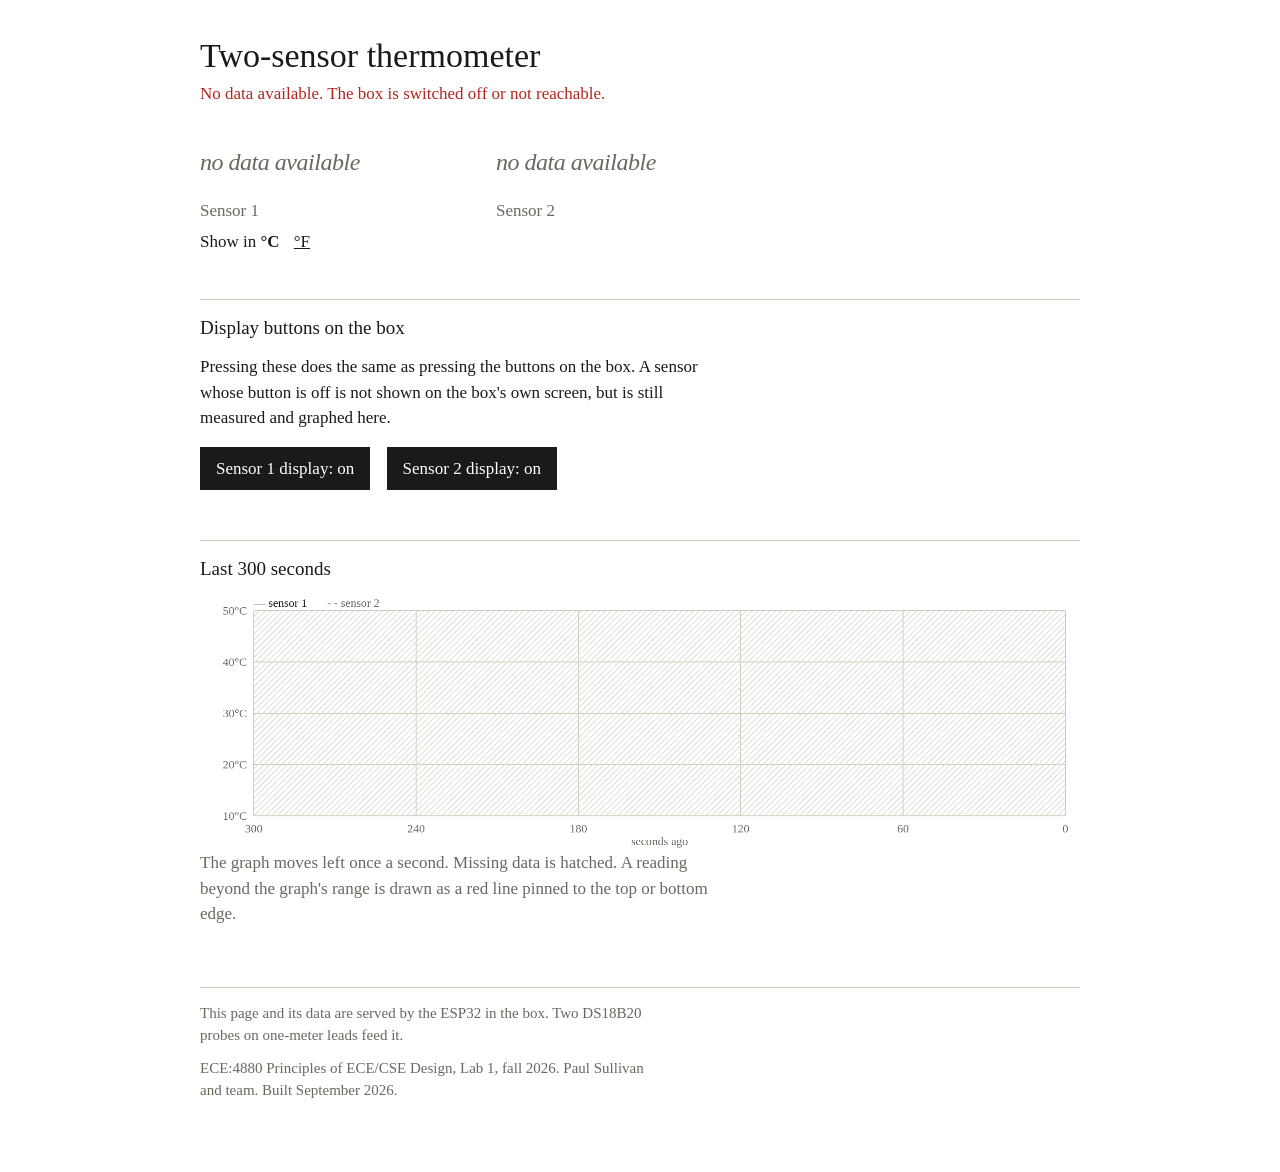
==== esp32-site/index.html @ d6bf4df3 "Add lean ESP32 page and server page with 3D thermometer" ====
<!DOCTYPE html>
<html lang="en">
<head>
<meta charset="utf-8">
<meta name="viewport" content="width=device-width, initial-scale=1">
<title>Two-sensor thermometer</title>
<style>
:root{--ink:#1a1a1a;--paper:#fff;--rule:#cfcac0;--faint:#6b675f;--red:#b3261e}
*{box-sizing:border-box}
body{margin:0;background:var(--paper);color:var(--ink);font:17px/1.5 Georgia,"Times New Roman",serif}
main{max-width:920px;margin:0 auto;padding:36px 20px 60px}
h1{font-size:34px;line-height:1.15;margin:0 0 6px;font-weight:normal}
h2{font-size:19px;margin:44px 0 12px;font-weight:normal;border-top:1px solid var(--rule);padding-top:14px}
p{margin:0 0 10px;max-width:62ch}
.status{color:var(--faint)}
.status.off{color:var(--red)}
.readings{display:flex;flex-wrap:wrap;gap:12px 56px;margin:26px 0 6px}
.reading{min-width:240px}
.reading .val{font:56px/1 "SF Mono",Menlo,Consolas,"Liberation Mono",monospace;letter-spacing:-.02em;white-space:nowrap}
.reading .val.msg{font:italic 24px/1.3 Georgia,serif;color:var(--faint);padding:14px 0 12px}
.reading .val.msg.bad{color:var(--red)}
.reading .lbl{margin-top:8px;color:var(--faint)}
.units a,.units b{margin-right:10px}
a{color:var(--ink)}
button{font:inherit;background:var(--ink);color:var(--paper);border:0;border-radius:0;padding:9px 16px;margin:6px 12px 6px 0;cursor:pointer}
button.off{background:var(--paper);color:var(--ink);box-shadow:inset 0 0 0 1px var(--ink)}
canvas{display:block;width:100%;max-width:900px;height:auto}
label{display:block;margin:10px 0 2px;color:var(--faint)}
input,textarea{font:inherit;width:100%;max-width:520px;padding:6px 8px;border:1px solid var(--rule);border-radius:0;background:var(--paper);color:var(--ink)}
textarea{height:64px}
.row{display:flex;gap:24px;flex-wrap:wrap}.row>div{flex:1;min-width:140px;max-width:200px}
#saved{color:var(--faint);margin-left:12px}
footer{margin-top:60px;padding-top:14px;border-top:1px solid var(--rule);color:var(--faint);font-size:15px}
</style>
</head>
<body>
<main>
<h1>Two-sensor thermometer</h1>
<p class="status" id="boxline">Waiting for the first reading from the box.</p>

<div class="readings">
  <div class="reading"><div class="val" id="t1">—</div><div class="lbl">Sensor 1</div></div>
  <div class="reading"><div class="val" id="t2">—</div><div class="lbl">Sensor 2</div></div>
</div>
<p class="units">Show in <span id="units"></span></p>

<h2>Display buttons on the box</h2>
<p>Pressing these does the same as pressing the buttons on the box. A sensor whose button is off is not shown on the box's own screen, but is still measured and graphed here.</p>
<button id="b1">Sensor 1 display: on</button>
<button id="b2">Sensor 2 display: on</button>

<h2>Last 300 seconds</h2>
<canvas id="chart" width="1800" height="520"></canvas>
<p class="status">The graph moves left once a second. Missing data is hatched. A reading beyond the graph's range is drawn as a red line pinned to the top or bottom edge.</p>

<section id="alerts" hidden>
<h2>Email or text when it goes out of range</h2>
<p>The message goes out once when a sensor crosses a limit, and again only after it has come back inside the range. For a text, use your carrier's email-to-SMS address, for example 3195551234@txt.att.net.</p>
<label for="email">Send to</label><input id="email" placeholder="name@example.com" autocomplete="email">
<div class="row">
  <div><label for="max">Maximum, °C</label><input id="max" type="number" step="0.5"></div>
  <div><label for="min">Minimum, °C</label><input id="min" type="number" step="0.5"></div>
</div>
<label for="maxMessage">Message when above the maximum</label><textarea id="maxMessage"></textarea>
<label for="minMessage">Message when below the minimum</label><textarea id="minMessage"></textarea>
<p style="margin-top:12px"><a href="#" id="save">Save these settings</a><span id="saved"></span></p>
<p class="status" id="lastsent"></p>
</section>

<footer>
<p id="served">This page and its data are served by the ESP32 in the box. Two DS18B20 probes on one-meter leads feed it.</p>
<p>ECE:4880 Principles of ECE/CSE Design, Lab 1, fall 2026. Paul Sullivan and team. Built September 2026.</p>
</footer>
</main>
<script>
(function(){
var N=300,YMIN=10,YMAX=50;
var s=[new Array(N).fill(null),new Array(N).fill(null)];
var unit=localStorage.getItem('unit')||'C';
var box='off',plugged=[false,false],on=[true,true],lastT=0,cur=[null,null];
var $=function(i){return document.getElementById(i)};
function f(c){return unit==='F'?c*9/5+32:c}
function fmt(c){var v=f(c);return v.toFixed(1)+' °'+unit}
function drawUnits(){$('units').innerHTML=(unit==='C'?'<b>°C</b> <a href="#" data-u="F">°F</a>':'<a href="#" data-u="C">°C</a> <b>°F</b>')}
$('units').addEventListener('click',function(e){var u=e.target.getAttribute('data-u');if(!u)return;e.preventDefault();unit=u;localStorage.setItem('unit',u);drawUnits();render();draw()});
function render(){
  var bl=$('boxline');
  if(box==='off'){bl.textContent='No data available. The box is switched off or not reachable.';bl.className='status off'}
  else{bl.textContent='The box is on and reporting once a second.';bl.className='status'}
  for(var i=0;i<2;i++){
    var el=$('t'+(i+1));
    if(box==='off'){el.textContent='no data available';el.className='val msg'}
    else if(!plugged[i]){el.textContent='unplugged sensor';el.className='val msg bad'}
    else{el.textContent=fmt(cur[i]);el.className='val'}
    var b=$('b'+(i+1));b.textContent='Sensor '+(i+1)+' display: '+(on[i]?'on':'off');b.className=on[i]?'':'off';
  }
}
function press(i){fetch('/api/button',{method:'POST',headers:{'Content-Type':'application/json'},body:JSON.stringify({sensor:i+1,on:!on[i]})}).then(function(r){return r.json()}).then(function(j){on=[j.b1,j.b2];render()})}
$('b1').onclick=function(){press(0)};$('b2').onclick=function(){press(1)};
function history(){fetch('/api/history').then(function(r){return r.json()}).then(function(j){s=[j.s1,j.s2];draw()})}
function state(){fetch('/api/state').then(function(r){return r.json()}).then(function(j){
  box=j.box;plugged=[j.s1.plugged,j.s2.plugged];on=[j.s1.on,j.s2.on];cur=[j.s1.temp,j.s2.temp];
  var gap=lastT&&(j.t-lastT>2500);lastT=j.t;
  for(var i=0;i<2;i++){s[i].push(cur[i]);if(s[i].length>N)s[i].shift()}
  render();draw();if(gap)history();
}).catch(function(){box='off';render();for(var i=0;i<2;i++){s[i].push(null);s[i].shift()}draw()})}
var cv=$('chart'),cx=cv.getContext('2d');
function draw(){
  var W=cv.width,H=cv.height,L=110,R=30,T=30,B=70,pw=W-L-R,ph=H-T-B;
  cx.clearRect(0,0,W,H);cx.font='24px Georgia,serif';cx.fillStyle='#6b675f';cx.strokeStyle='#cfcac0';cx.lineWidth=2;
  var lo=f(YMIN),hi=f(YMAX);
  for(var k=0;k<=4;k++){var y=T+ph*k/4;cx.beginPath();cx.moveTo(L,y);cx.lineTo(W-R,y);cx.stroke();var v=hi-(hi-lo)*k/4;cx.textAlign='right';cx.fillText(v.toFixed(0)+'°'+unit,L-14,y+8)}
  for(var sec=300;sec>=0;sec-=60){var x=L+pw*(1-sec/300);cx.beginPath();cx.moveTo(x,T);cx.lineTo(x,T+ph);cx.stroke();cx.textAlign='center';cx.fillText(sec,x,T+ph+34)}
  cx.fillText('seconds ago',L+pw/2,H-10);
  var colw=pw/N;
  var m=null;for(var i=0;i<N;i++){var miss=s[0][i]==null&&s[1][i]==null;if(miss&&m===null)m=i;if((!miss||i===N-1)&&m!==null){var a=L+colw*m,b=L+colw*(miss?i+1:i);hatch(a,T,b-a,ph);m=null}}
  var cols=['#1a1a1a','#6b675f'];
  for(var si=0;si<2;si++){
    cx.strokeStyle=cols[si];cx.lineWidth=si?2.5:3.5;cx.setLineDash(si?[8,6]:[]);cx.beginPath();var pen=false;
    for(var j=0;j<N;j++){var v=s[si][j];if(v==null){pen=false;continue}
      var x=L+colw*(j+.5);if(v>YMAX||v<YMIN){pen=false;offscale(x,colw,v>YMAX?T:T+ph);continue}
      var y=T+ph*(1-(v-YMIN)/(YMAX-YMIN));if(pen)cx.lineTo(x,y);else cx.moveTo(x,y);pen=true}
    cx.stroke();cx.setLineDash([]);
  }
  cx.fillStyle='#1a1a1a';cx.textAlign='left';cx.fillText('— sensor 1',L,T-8);cx.fillStyle='#6b675f';cx.fillText('- - sensor 2',L+150,T-8);
  function hatch(x,y,w,h){cx.save();cx.beginPath();cx.rect(x,y,w,h);cx.clip();cx.strokeStyle='#e2ded6';cx.lineWidth=2;for(var d=-h;d<w;d+=12){cx.beginPath();cx.moveTo(x+d,y+h);cx.lineTo(x+d+h,y);cx.stroke()}cx.restore()}
  function offscale(x,w,y){cx.save();cx.fillStyle='#b3261e';cx.fillRect(x-w/2,y-3,w+1,6);cx.restore()}
}
function alerts(){fetch('/api/alerts').then(function(r){if(!r.ok)throw 0;return r.json()}).then(function(j){
  $('alerts').hidden=false;$('email').value=j.email;$('max').value=j.max;$('min').value=j.min;$('maxMessage').value=j.maxMessage;$('minMessage').value=j.minMessage;
  $('lastsent').textContent=j.lastSent?('Last message sent '+new Date(j.lastSent.t).toLocaleString()+' for sensor '+j.lastSent.sensor+(j.lastSent.ok?'.':', but delivery failed.')):'No message has been sent yet.';
  $('served').textContent='This is the copy of the ESP32 page hosted on the server. The board would serve the same file from its own address.';
}).catch(function(){})}
$('save').onclick=function(e){e.preventDefault();var b={email:$('email').value,max:$('max').value,min:$('min').value,maxMessage:$('maxMessage').value,minMessage:$('minMessage').value};
  fetch('/api/alerts',{method:'PUT',headers:{'Content-Type':'application/json'},body:JSON.stringify(b)}).then(function(r){return r.json()}).then(function(j){$('saved').textContent=j.error?('Not saved: '+j.error):'Saved.';setTimeout(function(){$('saved').textContent=''},4000)})};
drawUnits();render();draw();history();state();alerts();setInterval(state,1000);setInterval(history,30000);
})();
</script>
</body>
</html>
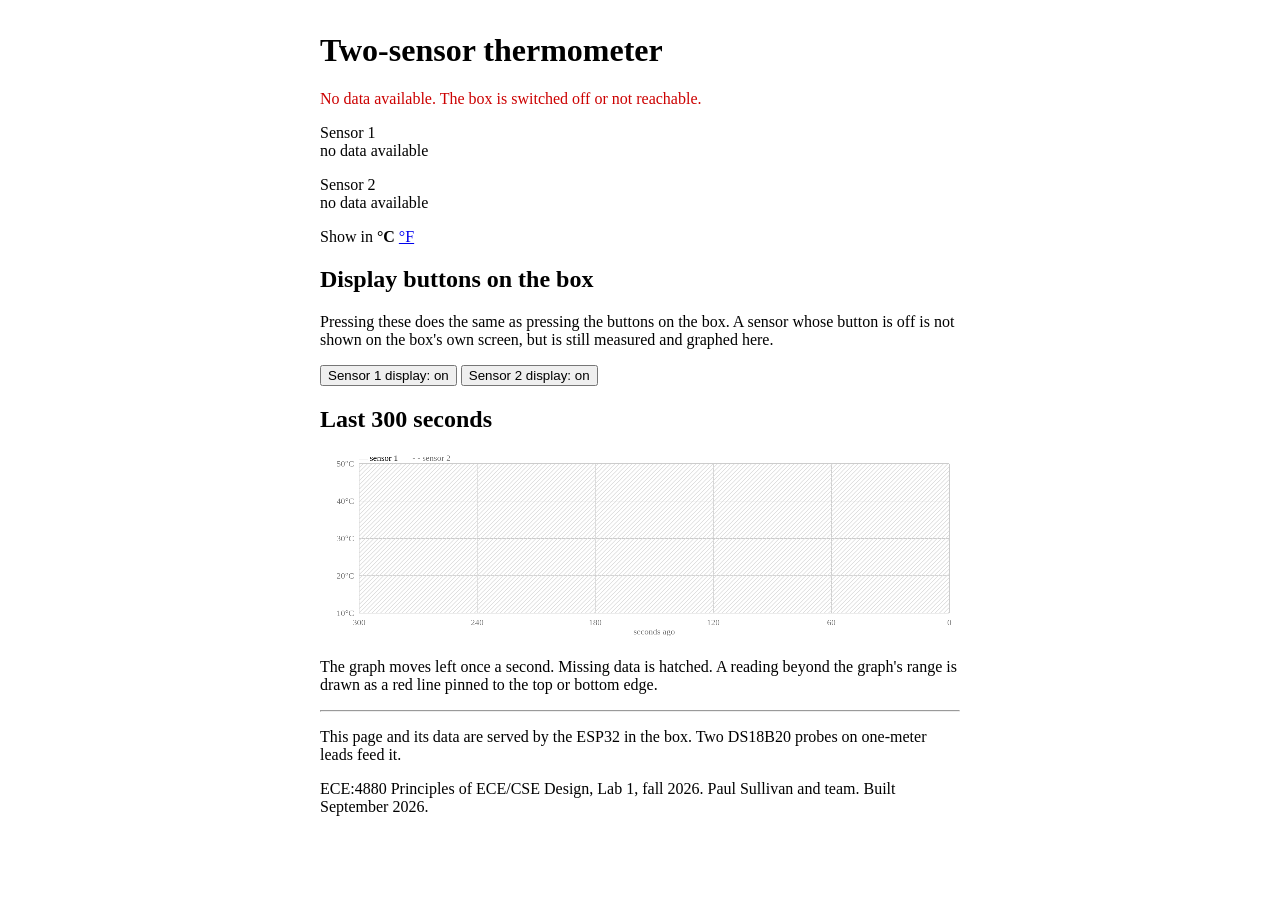
==== commit 4df1a7db: "Plain HTML for the ESP32 page Drop the stylesheet down to a page width, the big monospace readings a" ====
--- a/esp32-site/index.html
+++ b/esp32-site/index.html
@@ -4,95 +4,94 @@
 <meta charset="utf-8">
 <meta name="viewport" content="width=device-width, initial-scale=1">
 <title>Two-sensor thermometer</title>
+<link rel="icon" href="data:,">
 <style>
-:root{--ink:#1a1a1a;--paper:#fff;--rule:#cfcac0;--faint:#6b675f;--red:#b3261e}
-*{box-sizing:border-box}
-body{margin:0;background:var(--paper);color:var(--ink);font:17px/1.5 Georgia,"Times New Roman",serif}
-main{max-width:920px;margin:0 auto;padding:36px 20px 60px}
-h1{font-size:34px;line-height:1.15;margin:0 0 6px;font-weight:normal}
-h2{font-size:19px;margin:44px 0 12px;font-weight:normal;border-top:1px solid var(--rule);padding-top:14px}
-p{margin:0 0 10px;max-width:62ch}
-.status{color:var(--faint)}
-.status.off{color:var(--red)}
-.readings{display:flex;flex-wrap:wrap;gap:12px 56px;margin:26px 0 6px}
-.reading{min-width:240px}
-.reading .val{font:56px/1 "SF Mono",Menlo,Consolas,"Liberation Mono",monospace;letter-spacing:-.02em;white-space:nowrap}
-.reading .val.msg{font:italic 24px/1.3 Georgia,serif;color:var(--faint);padding:14px 0 12px}
-.reading .val.msg.bad{color:var(--red)}
-.reading .lbl{margin-top:8px;color:var(--faint)}
-.units a,.units b{margin-right:10px}
-a{color:var(--ink)}
-button{font:inherit;background:var(--ink);color:var(--paper);border:0;border-radius:0;padding:9px 16px;margin:6px 12px 6px 0;cursor:pointer}
-button.off{background:var(--paper);color:var(--ink);box-shadow:inset 0 0 0 1px var(--ink)}
-canvas{display:block;width:100%;max-width:900px;height:auto}
-label{display:block;margin:10px 0 2px;color:var(--faint)}
-input,textarea{font:inherit;width:100%;max-width:520px;padding:6px 8px;border:1px solid var(--rule);border-radius:0;background:var(--paper);color:var(--ink)}
-textarea{height:64px}
-.row{display:flex;gap:24px;flex-wrap:wrap}.row>div{flex:1;min-width:140px;max-width:200px}
-#saved{color:var(--faint);margin-left:12px}
-footer{margin-top:60px;padding-top:14px;border-top:1px solid var(--rule);color:var(--faint);font-size:15px}
+body { max-width: 40em; margin: 2em auto; padding: 0 1em; }
+dd { margin: 0 0 1em; font-family: monospace; font-size: 2.5em; }
+dd.msg { font-family: inherit; font-size: 1em; }
+canvas { width: 100%; height: auto; }
+.off { color: #c00; }
 </style>
 </head>
 <body>
-<main>
+
 <h1>Two-sensor thermometer</h1>
-<p class="status" id="boxline">Waiting for the first reading from the box.</p>
+<p id="boxline">Waiting for the first reading from the box.</p>
 
-<div class="readings">
-  <div class="reading"><div class="val" id="t1">—</div><div class="lbl">Sensor 1</div></div>
-  <div class="reading"><div class="val" id="t2">—</div><div class="lbl">Sensor 2</div></div>
-</div>
-<p class="units">Show in <span id="units"></span></p>
+<dl>
+<dt>Sensor 1</dt>
+<dd id="t1">&mdash;</dd>
+<dt>Sensor 2</dt>
+<dd id="t2">&mdash;</dd>
+</dl>
+
+<p>Show in <span id="units"></span></p>
 
 <h2>Display buttons on the box</h2>
 <p>Pressing these does the same as pressing the buttons on the box. A sensor whose button is off is not shown on the box's own screen, but is still measured and graphed here.</p>
+<p>
 <button id="b1">Sensor 1 display: on</button>
 <button id="b2">Sensor 2 display: on</button>
+</p>
 
 <h2>Last 300 seconds</h2>
 <canvas id="chart" width="1800" height="520"></canvas>
-<p class="status">The graph moves left once a second. Missing data is hatched. A reading beyond the graph's range is drawn as a red line pinned to the top or bottom edge.</p>
+<p>The graph moves left once a second. Missing data is hatched. A reading beyond the graph's range is drawn as a red line pinned to the top or bottom edge.</p>
 
 <section id="alerts" hidden>
 <h2>Email or text when it goes out of range</h2>
 <p>The message goes out once when a sensor crosses a limit, and again only after it has come back inside the range. For a text, use your carrier's email-to-SMS address, for example 3195551234@txt.att.net.</p>
-<label for="email">Send to</label><input id="email" placeholder="name@example.com" autocomplete="email">
-<div class="row">
-  <div><label for="max">Maximum, °C</label><input id="max" type="number" step="0.5"></div>
-  <div><label for="min">Minimum, °C</label><input id="min" type="number" step="0.5"></div>
-</div>
-<label for="maxMessage">Message when above the maximum</label><textarea id="maxMessage"></textarea>
-<label for="minMessage">Message when below the minimum</label><textarea id="minMessage"></textarea>
-<p style="margin-top:12px"><a href="#" id="save">Save these settings</a><span id="saved"></span></p>
-<p class="status" id="lastsent"></p>
+<p>
+<label for="email">Send to</label>
+<input id="email" placeholder="name@example.com" autocomplete="email" size="32">
+</p>
+<p>
+<label for="max">Maximum, &deg;C</label>
+<input id="max" type="number" step="0.5">
+<label for="min">Minimum, &deg;C</label>
+<input id="min" type="number" step="0.5">
+</p>
+<p>
+<label for="maxMessage">Message when above the maximum</label><br>
+<textarea id="maxMessage" rows="2" cols="48"></textarea>
+</p>
+<p>
+<label for="minMessage">Message when below the minimum</label><br>
+<textarea id="minMessage" rows="2" cols="48"></textarea>
+</p>
+<p><a href="#" id="save">Save these settings</a> <span id="saved"></span></p>
+<p id="lastsent"></p>
 </section>
+
+<hr>
 
 <footer>
 <p id="served">This page and its data are served by the ESP32 in the box. Two DS18B20 probes on one-meter leads feed it.</p>
 <p>ECE:4880 Principles of ECE/CSE Design, Lab 1, fall 2026. Paul Sullivan and team. Built September 2026.</p>
 </footer>
-</main>
+
 <script>
 (function(){
 var N=300,YMIN=10,YMAX=50;
+var INK='#000',FAINT='#767676',RULE='#ccc',HATCH='#ddd',RED='#c00';
 var s=[new Array(N).fill(null),new Array(N).fill(null)];
 var unit=localStorage.getItem('unit')||'C';
 var box='off',plugged=[false,false],on=[true,true],lastT=0,cur=[null,null];
 var $=function(i){return document.getElementById(i)};
 function f(c){return unit==='F'?c*9/5+32:c}
-function fmt(c){var v=f(c);return v.toFixed(1)+' °'+unit}
+function fmt(c){var v=f(c);return v.toFixed(1)+' °'+unit}
 function drawUnits(){$('units').innerHTML=(unit==='C'?'<b>°C</b> <a href="#" data-u="F">°F</a>':'<a href="#" data-u="C">°C</a> <b>°F</b>')}
 $('units').addEventListener('click',function(e){var u=e.target.getAttribute('data-u');if(!u)return;e.preventDefault();unit=u;localStorage.setItem('unit',u);drawUnits();render();draw()});
 function render(){
   var bl=$('boxline');
-  if(box==='off'){bl.textContent='No data available. The box is switched off or not reachable.';bl.className='status off'}
-  else{bl.textContent='The box is on and reporting once a second.';bl.className='status'}
+  if(box==='off'){bl.textContent='No data available. The box is switched off or not reachable.';bl.className='off'}
+  else{bl.textContent='The box is on and reporting once a second.';bl.className=''}
   for(var i=0;i<2;i++){
     var el=$('t'+(i+1));
-    if(box==='off'){el.textContent='no data available';el.className='val msg'}
-    else if(!plugged[i]){el.textContent='unplugged sensor';el.className='val msg bad'}
-    else{el.textContent=fmt(cur[i]);el.className='val'}
-    var b=$('b'+(i+1));b.textContent='Sensor '+(i+1)+' display: '+(on[i]?'on':'off');b.className=on[i]?'':'off';
+    if(box==='off'){el.textContent='no data available';el.className='msg'}
+    else if(!plugged[i]){el.textContent='unplugged sensor';el.className='msg off'}
+    else{el.textContent=fmt(cur[i]);el.className=''}
+    $('b'+(i+1)).textContent='Sensor '+(i+1)+' display: '+(on[i]?'on':'off');
   }
 }
 function press(i){fetch('/api/button',{method:'POST',headers:{'Content-Type':'application/json'},body:JSON.stringify({sensor:i+1,on:!on[i]})}).then(function(r){return r.json()}).then(function(j){on=[j.b1,j.b2];render()})}
@@ -107,14 +106,14 @@
 var cv=$('chart'),cx=cv.getContext('2d');
 function draw(){
   var W=cv.width,H=cv.height,L=110,R=30,T=30,B=70,pw=W-L-R,ph=H-T-B;
-  cx.clearRect(0,0,W,H);cx.font='24px Georgia,serif';cx.fillStyle='#6b675f';cx.strokeStyle='#cfcac0';cx.lineWidth=2;
+  cx.clearRect(0,0,W,H);cx.font='24px serif';cx.fillStyle=FAINT;cx.strokeStyle=RULE;cx.lineWidth=2;
   var lo=f(YMIN),hi=f(YMAX);
   for(var k=0;k<=4;k++){var y=T+ph*k/4;cx.beginPath();cx.moveTo(L,y);cx.lineTo(W-R,y);cx.stroke();var v=hi-(hi-lo)*k/4;cx.textAlign='right';cx.fillText(v.toFixed(0)+'°'+unit,L-14,y+8)}
   for(var sec=300;sec>=0;sec-=60){var x=L+pw*(1-sec/300);cx.beginPath();cx.moveTo(x,T);cx.lineTo(x,T+ph);cx.stroke();cx.textAlign='center';cx.fillText(sec,x,T+ph+34)}
   cx.fillText('seconds ago',L+pw/2,H-10);
   var colw=pw/N;
-  var m=null;for(var i=0;i<N;i++){var miss=s[0][i]==null&&s[1][i]==null;if(miss&&m===null)m=i;if((!miss||i===N-1)&&m!==null){var a=L+colw*m,b=L+colw*(miss?i+1:i);hatch(a,T,b-a,ph);m=null}}
-  var cols=['#1a1a1a','#6b675f'];
+  var m=null;for(var i=0;i<N;i++){var miss=s[0][i]==null||s[1][i]==null;if(miss&&m===null)m=i;if((!miss||i===N-1)&&m!==null){var a=L+colw*m,b=L+colw*(miss?i+1:i);hatch(a,T,b-a,ph);m=null}}
+  var cols=[INK,FAINT];
   for(var si=0;si<2;si++){
     cx.strokeStyle=cols[si];cx.lineWidth=si?2.5:3.5;cx.setLineDash(si?[8,6]:[]);cx.beginPath();var pen=false;
     for(var j=0;j<N;j++){var v=s[si][j];if(v==null){pen=false;continue}
@@ -122,9 +121,9 @@
       var y=T+ph*(1-(v-YMIN)/(YMAX-YMIN));if(pen)cx.lineTo(x,y);else cx.moveTo(x,y);pen=true}
     cx.stroke();cx.setLineDash([]);
   }
-  cx.fillStyle='#1a1a1a';cx.textAlign='left';cx.fillText('— sensor 1',L,T-8);cx.fillStyle='#6b675f';cx.fillText('- - sensor 2',L+150,T-8);
-  function hatch(x,y,w,h){cx.save();cx.beginPath();cx.rect(x,y,w,h);cx.clip();cx.strokeStyle='#e2ded6';cx.lineWidth=2;for(var d=-h;d<w;d+=12){cx.beginPath();cx.moveTo(x+d,y+h);cx.lineTo(x+d+h,y);cx.stroke()}cx.restore()}
-  function offscale(x,w,y){cx.save();cx.fillStyle='#b3261e';cx.fillRect(x-w/2,y-3,w+1,6);cx.restore()}
+  cx.fillStyle=INK;cx.textAlign='left';cx.fillText('— sensor 1',L,T-8);cx.fillStyle=FAINT;cx.fillText('- - sensor 2',L+150,T-8);
+  function hatch(x,y,w,h){cx.save();cx.beginPath();cx.rect(x,y,w,h);cx.clip();cx.strokeStyle=HATCH;cx.lineWidth=2;for(var d=-h;d<w;d+=12){cx.beginPath();cx.moveTo(x+d,y+h);cx.lineTo(x+d+h,y);cx.stroke()}cx.restore()}
+  function offscale(x,w,y){cx.save();cx.fillStyle=RED;cx.fillRect(x-w/2,y-3,w+1,6);cx.restore()}
 }
 function alerts(){fetch('/api/alerts').then(function(r){if(!r.ok)throw 0;return r.json()}).then(function(j){
   $('alerts').hidden=false;$('email').value=j.email;$('max').value=j.max;$('min').value=j.min;$('maxMessage').value=j.maxMessage;$('minMessage').value=j.minMessage;
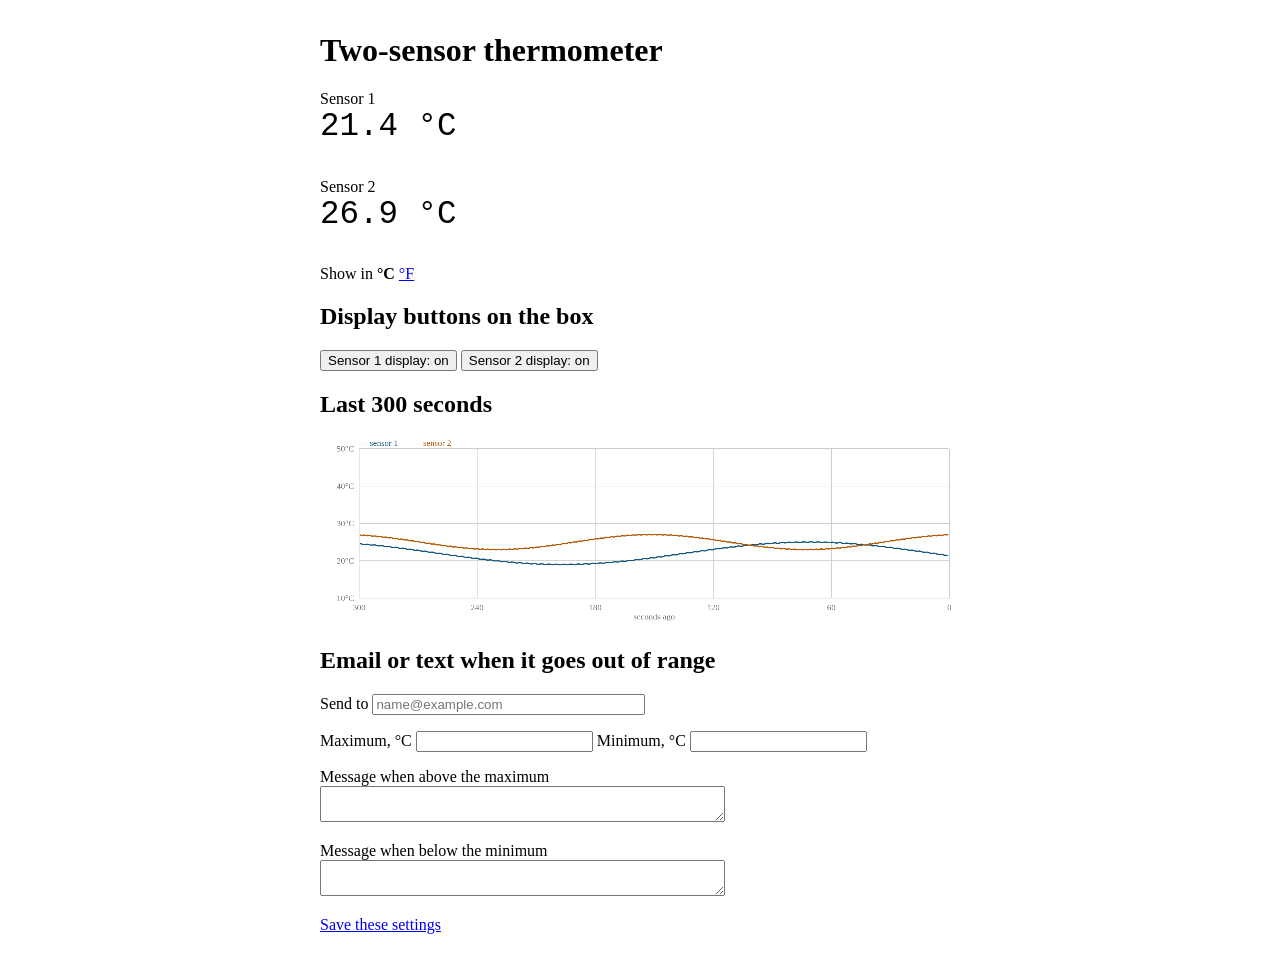
==== commit 85588122: "Show made-up readings when the box is not reporting With no firmware posting to /ingest yet, the pag" ====
--- a/esp32-site/index.html
+++ b/esp32-site/index.html
@@ -16,7 +16,7 @@
 <body>
 
 <h1>Two-sensor thermometer</h1>
-<p id="boxline">Waiting for the first reading from the box.</p>
+<p id="boxline" hidden>The box is on and reporting once a second.</p>
 
 <dl>
 <dt>Sensor 1</dt>
@@ -28,7 +28,6 @@
 <p>Show in <span id="units"></span></p>
 
 <h2>Display buttons on the box</h2>
-<p>Pressing these does the same as pressing the buttons on the box. A sensor whose button is off is not shown on the box's own screen, but is still measured and graphed here.</p>
 <p>
 <button id="b1">Sensor 1 display: on</button>
 <button id="b2">Sensor 2 display: on</button>
@@ -36,11 +35,9 @@
 
 <h2>Last 300 seconds</h2>
 <canvas id="chart" width="1800" height="520"></canvas>
-<p>The graph moves left once a second. Missing data is hatched. A reading beyond the graph's range is drawn as a red line pinned to the top or bottom edge.</p>
-
-<section id="alerts" hidden>
+
+<section id="alerts">
 <h2>Email or text when it goes out of range</h2>
-<p>The message goes out once when a sensor crosses a limit, and again only after it has come back inside the range. For a text, use your carrier's email-to-SMS address, for example 3195551234@txt.att.net.</p>
 <p>
 <label for="email">Send to</label>
 <input id="email" placeholder="name@example.com" autocomplete="email" size="32">
@@ -63,76 +60,396 @@
 <p id="lastsent"></p>
 </section>
 
-<hr>
-
-<footer>
-<p id="served">This page and its data are served by the ESP32 in the box. Two DS18B20 probes on one-meter leads feed it.</p>
-<p>ECE:4880 Principles of ECE/CSE Design, Lab 1, fall 2026. Paul Sullivan and team. Built September 2026.</p>
-</footer>
-
 <script>
-(function(){
-var N=300,YMIN=10,YMAX=50;
-var INK='#000',FAINT='#767676',RULE='#ccc',HATCH='#ddd',RED='#c00';
-var s=[new Array(N).fill(null),new Array(N).fill(null)];
-var unit=localStorage.getItem('unit')||'C';
-var box='off',plugged=[false,false],on=[true,true],lastT=0,cur=[null,null];
-var $=function(i){return document.getElementById(i)};
-function f(c){return unit==='F'?c*9/5+32:c}
-function fmt(c){var v=f(c);return v.toFixed(1)+' °'+unit}
-function drawUnits(){$('units').innerHTML=(unit==='C'?'<b>°C</b> <a href="#" data-u="F">°F</a>':'<a href="#" data-u="C">°C</a> <b>°F</b>')}
-$('units').addEventListener('click',function(e){var u=e.target.getAttribute('data-u');if(!u)return;e.preventDefault();unit=u;localStorage.setItem('unit',u);drawUnits();render();draw()});
-function render(){
-  var bl=$('boxline');
-  if(box==='off'){bl.textContent='No data available. The box is switched off or not reachable.';bl.className='off'}
-  else{bl.textContent='The box is on and reporting once a second.';bl.className=''}
-  for(var i=0;i<2;i++){
-    var el=$('t'+(i+1));
-    if(box==='off'){el.textContent='no data available';el.className='msg'}
-    else if(!plugged[i]){el.textContent='unplugged sensor';el.className='msg off'}
-    else{el.textContent=fmt(cur[i]);el.className=''}
-    $('b'+(i+1)).textContent='Sensor '+(i+1)+' display: '+(on[i]?'on':'off');
-  }
-}
-function press(i){fetch('/api/button',{method:'POST',headers:{'Content-Type':'application/json'},body:JSON.stringify({sensor:i+1,on:!on[i]})}).then(function(r){return r.json()}).then(function(j){on=[j.b1,j.b2];render()})}
-$('b1').onclick=function(){press(0)};$('b2').onclick=function(){press(1)};
-function history(){fetch('/api/history').then(function(r){return r.json()}).then(function(j){s=[j.s1,j.s2];draw()})}
-function state(){fetch('/api/state').then(function(r){return r.json()}).then(function(j){
-  box=j.box;plugged=[j.s1.plugged,j.s2.plugged];on=[j.s1.on,j.s2.on];cur=[j.s1.temp,j.s2.temp];
-  var gap=lastT&&(j.t-lastT>2500);lastT=j.t;
-  for(var i=0;i<2;i++){s[i].push(cur[i]);if(s[i].length>N)s[i].shift()}
-  render();draw();if(gap)history();
-}).catch(function(){box='off';render();for(var i=0;i<2;i++){s[i].push(null);s[i].shift()}draw()})}
-var cv=$('chart'),cx=cv.getContext('2d');
-function draw(){
-  var W=cv.width,H=cv.height,L=110,R=30,T=30,B=70,pw=W-L-R,ph=H-T-B;
-  cx.clearRect(0,0,W,H);cx.font='24px serif';cx.fillStyle=FAINT;cx.strokeStyle=RULE;cx.lineWidth=2;
-  var lo=f(YMIN),hi=f(YMAX);
-  for(var k=0;k<=4;k++){var y=T+ph*k/4;cx.beginPath();cx.moveTo(L,y);cx.lineTo(W-R,y);cx.stroke();var v=hi-(hi-lo)*k/4;cx.textAlign='right';cx.fillText(v.toFixed(0)+'°'+unit,L-14,y+8)}
-  for(var sec=300;sec>=0;sec-=60){var x=L+pw*(1-sec/300);cx.beginPath();cx.moveTo(x,T);cx.lineTo(x,T+ph);cx.stroke();cx.textAlign='center';cx.fillText(sec,x,T+ph+34)}
-  cx.fillText('seconds ago',L+pw/2,H-10);
-  var colw=pw/N;
-  var m=null;for(var i=0;i<N;i++){var miss=s[0][i]==null||s[1][i]==null;if(miss&&m===null)m=i;if((!miss||i===N-1)&&m!==null){var a=L+colw*m,b=L+colw*(miss?i+1:i);hatch(a,T,b-a,ph);m=null}}
-  var cols=[INK,FAINT];
-  for(var si=0;si<2;si++){
-    cx.strokeStyle=cols[si];cx.lineWidth=si?2.5:3.5;cx.setLineDash(si?[8,6]:[]);cx.beginPath();var pen=false;
-    for(var j=0;j<N;j++){var v=s[si][j];if(v==null){pen=false;continue}
-      var x=L+colw*(j+.5);if(v>YMAX||v<YMIN){pen=false;offscale(x,colw,v>YMAX?T:T+ph);continue}
-      var y=T+ph*(1-(v-YMIN)/(YMAX-YMIN));if(pen)cx.lineTo(x,y);else cx.moveTo(x,y);pen=true}
-    cx.stroke();cx.setLineDash([]);
-  }
-  cx.fillStyle=INK;cx.textAlign='left';cx.fillText('— sensor 1',L,T-8);cx.fillStyle=FAINT;cx.fillText('- - sensor 2',L+150,T-8);
-  function hatch(x,y,w,h){cx.save();cx.beginPath();cx.rect(x,y,w,h);cx.clip();cx.strokeStyle=HATCH;cx.lineWidth=2;for(var d=-h;d<w;d+=12){cx.beginPath();cx.moveTo(x+d,y+h);cx.lineTo(x+d+h,y);cx.stroke()}cx.restore()}
-  function offscale(x,w,y){cx.save();cx.fillStyle=RED;cx.fillRect(x-w/2,y-3,w+1,6);cx.restore()}
-}
-function alerts(){fetch('/api/alerts').then(function(r){if(!r.ok)throw 0;return r.json()}).then(function(j){
-  $('alerts').hidden=false;$('email').value=j.email;$('max').value=j.max;$('min').value=j.min;$('maxMessage').value=j.maxMessage;$('minMessage').value=j.minMessage;
-  $('lastsent').textContent=j.lastSent?('Last message sent '+new Date(j.lastSent.t).toLocaleString()+' for sensor '+j.lastSent.sensor+(j.lastSent.ok?'.':', but delivery failed.')):'No message has been sent yet.';
-  $('served').textContent='This is the copy of the ESP32 page hosted on the server. The board would serve the same file from its own address.';
-}).catch(function(){})}
-$('save').onclick=function(e){e.preventDefault();var b={email:$('email').value,max:$('max').value,min:$('min').value,maxMessage:$('maxMessage').value,minMessage:$('minMessage').value};
-  fetch('/api/alerts',{method:'PUT',headers:{'Content-Type':'application/json'},body:JSON.stringify(b)}).then(function(r){return r.json()}).then(function(j){$('saved').textContent=j.error?('Not saved: '+j.error):'Saved.';setTimeout(function(){$('saved').textContent=''},4000)})};
-drawUnits();render();draw();history();state();alerts();setInterval(state,1000);setInterval(history,30000);
+(function () {
+  // Lab 1, ECE:4880. Two DS18B20 probes share one one-wire bus on the box. The
+  // ESP32 reads them once a second, so that is how often this page asks.
+  var HISTORY = 300;            // five minutes of one-second samples
+  var LOW_C = 10;               // the band the graph draws. Outside it the
+  var HIGH_C = 50;              // reading gets pegged to an edge instead.
+
+  var BLUE = '#15577f';         // probe 1
+  var ORANGE = '#b35900';       // probe 2
+  var GREY = '#767676';
+  var GRID = '#ccc';
+  var HATCH = '#ddd';
+  var RED = '#c00';
+
+  // ?sample on the address, or the file opened straight off disk, makes the
+  // page invent readings and never talk to the box at all. That is how it gets
+  // shown at the check-in, where the graph has to be scrolling with data on it.
+  // Without the flag it asks the box first and only invents readings once the
+  // box turns out to have nothing, so the graph is never sitting there empty.
+  var alwaysFake = /[?&]sample/.test(location.search) || location.protocol === 'file:';
+  var faking = alwaysFake;
+
+  var log = [blankLog(), blankLog()];
+  var reading = [null, null];
+  var probeIn = [false, false];   // false = nothing on that slot of the bus
+  var lcdLine = [true, true];     // matches the two buttons next to the LCD
+  var stampOfLast = 0;
+  var unit = localStorage.getItem('unit') || 'C';
+
+  var boxLine = document.getElementById('boxline');
+  var big = [document.getElementById('t1'), document.getElementById('t2')];
+  var lcdButton = [document.getElementById('b1'), document.getElementById('b2')];
+  var unitPick = document.getElementById('units');
+  var graph = document.getElementById('chart');
+  var g = graph.getContext('2d');
+
+  function blankLog() {
+    return new Array(HISTORY).fill(null);
+  }
+
+  function inUnit(c) { return unit === 'F' ? c * 9 / 5 + 32 : c; }
+  function withUnit(c) { return inUnit(c).toFixed(1) + ' °' + unit; }
+
+  function writeUnitPick() {
+    unitPick.innerHTML = unit === 'C'
+      ? '<b>°C</b> <a href="#" data-u="F">°F</a>'
+      : '<a href="#" data-u="C">°C</a> <b>°F</b>';
+  }
+
+  unitPick.addEventListener('click', function (e) {
+    var want = e.target.getAttribute('data-u');
+    if (!want) return;
+
+    e.preventDefault();
+    unit = want;
+    localStorage.setItem('unit', want);
+
+    writeUnitPick();
+    showNumbers();
+    drawGraph();
+  });
+
+  function showNumbers() {
+    boxLine.hidden = faking;
+
+    for (var i = 0; i < 2; i++) {
+      if (probeIn[i]) {
+        big[i].textContent = withUnit(reading[i]);
+        big[i].className = '';
+      } else {
+        big[i].textContent = 'unplugged sensor';
+        big[i].className = 'msg off';
+      }
+
+      lcdButton[i].textContent =
+        'Sensor ' + (i + 1) + ' display: ' + (lcdLine[i] ? 'on' : 'off');
+    }
+  }
+
+  // The box has a button per probe beside the LCD, and these do the same thing
+  // over the network. With no box on the other end there is nobody to ask, so
+  // they just flip here and the label follows.
+  function pressLcdButton(i) {
+    if (faking) {
+      lcdLine[i] = !lcdLine[i];
+      showNumbers();
+      return;
+    }
+
+    sendJSON('/api/button', 'POST', { sensor: i + 1, on: !lcdLine[i] })
+      .then(function (r) {
+        lcdLine = [r.b1, r.b2];
+        showNumbers();
+      });
+  }
+
+  lcdButton[0].onclick = function () { pressLcdButton(0); };
+  lcdButton[1].onclick = function () { pressLcdButton(1); };
+
+  // Two slow sine waves a few degrees apart, plus a small fast wobble so the
+  // trace does not come out suspiciously smooth.
+  function fakeAt(t) {
+    return [
+      22 + 3 * Math.sin(t / 40) + Math.sin(t * 1.7) * 0.1,
+      25 + 2 * Math.sin(t / 25 + 1) + Math.sin(t * 2.3) * 0.1
+    ];
+  }
+
+  function fakeReading() {
+    var now = Date.now();
+    var v = fakeAt(now / 1000);
+
+    return {
+      box: 'on',
+      t: now,
+      s1: { temp: v[0], plugged: true, on: lcdLine[0] },
+      s2: { temp: v[1], plugged: true, on: lcdLine[1] }
+    };
+  }
+
+  // Real and invented readings cannot share a trace, so whichever one takes
+  // over refills all 300 slots before anything gets drawn.
+  function setFaking(want) {
+    if (want === faking) return;
+    faking = want;
+    loadLog();
+  }
+
+  function getJSON(path) {
+    return fetch(path).then(function (r) {
+      if (!r.ok) throw new Error(r.status);
+      return r.json();
+    });
+  }
+
+  function sendJSON(path, method, body) {
+    return fetch(path, {
+      method: method,
+      headers: { 'Content-Type': 'application/json' },
+      body: JSON.stringify(body)
+    }).then(function (r) { return r.json(); });
+  }
+
+  function take(state) {
+    probeIn = [state.s1.plugged, state.s2.plugged];
+    lcdLine = [state.s1.on, state.s2.on];
+    reading = [state.s1.temp, state.s2.temp];
+
+    // Two missed one-second samples leaves a hole that pushing one more value
+    // will not close, so the whole trace gets asked for again.
+    var missed = stampOfLast && state.t - stampOfLast > 2500;
+    stampOfLast = state.t;
+
+    for (var i = 0; i < 2; i++) {
+      log[i].push(reading[i]);
+      if (log[i].length > HISTORY) log[i].shift();
+    }
+
+    showNumbers();
+    drawGraph();
+    if (missed) loadLog();
+  }
+
+  function giveUpOnBox() {
+    setFaking(true);
+    take(fakeReading());
+  }
+
+  function askBox() {
+    if (alwaysFake) {
+      take(fakeReading());
+      return;
+    }
+
+    getJSON('/api/state').then(function (state) {
+      // box 'off' is the backend saying nothing has POSTed to /ingest yet.
+      if (state.box === 'off') {
+        giveUpOnBox();
+      } else {
+        setFaking(false);
+        take(state);
+      }
+    }).catch(giveUpOnBox);
+  }
+
+  function loadLog() {
+    if (faking) {
+      var now = Date.now() / 1000;
+
+      for (var i = 0; i < HISTORY; i++) {
+        var v = fakeAt(now - (HISTORY - 1 - i));
+        log[0][i] = v[0];
+        log[1][i] = v[1];
+      }
+
+      drawGraph();
+      return;
+    }
+
+    getJSON('/api/history').then(function (h) {
+      // askBox may have given up on the box while this was still in the air.
+      // Its invented trace is the newer answer, and dropping 300 nulls on top
+      // would blank the graph until the next reload came round.
+      if (faking) return;
+
+      log = [h.s1, h.s2];
+      drawGraph();
+    }).catch(function () {});
+  }
+
+  function drawGraph() {
+    var W = graph.width, H = graph.height;
+    var L = 110, R = 30, T = 30, B = 70;
+    var pw = W - L - R, ph = H - T - B;
+    var col = pw / HISTORY;
+
+    g.clearRect(0, 0, W, H);
+    g.font = '24px serif';
+    g.lineWidth = 2;
+
+    var lo = inUnit(LOW_C), hi = inUnit(HIGH_C);
+
+    for (var k = 0; k <= 4; k++) {
+      var y = T + ph * k / 4;
+
+      g.strokeStyle = GRID;
+      g.beginPath();
+      g.moveTo(L, y);
+      g.lineTo(W - R, y);
+      g.stroke();
+
+      g.fillStyle = GREY;
+      g.textAlign = 'right';
+      g.fillText((hi - (hi - lo) * k / 4).toFixed(0) + '°' + unit, L - 14, y + 8);
+    }
+
+    for (var s = HISTORY; s >= 0; s -= 60) {
+      var x = L + pw * (1 - s / HISTORY);
+
+      g.strokeStyle = GRID;
+      g.beginPath();
+      g.moveTo(x, T);
+      g.lineTo(x, T + ph);
+      g.stroke();
+
+      g.fillStyle = GREY;
+      g.textAlign = 'center';
+      g.fillText(s, x, T + ph + 34);
+    }
+
+    g.fillStyle = GREY;
+    g.textAlign = 'center';
+    g.fillText('seconds ago', L + pw / 2, H - 10);
+
+    hatchHoles(L, T, ph, col);
+
+    plot(log[0], BLUE, L, T, ph, col);
+    plot(log[1], ORANGE, L, T, ph, col);
+
+    g.textAlign = 'left';
+    g.fillStyle = BLUE;
+    g.fillText('— sensor 1', L, T - 8);
+    g.fillStyle = ORANGE;
+    g.fillText('— sensor 2', L + 150, T - 8);
+  }
+
+  // A probe that is unplugged, or that came back with -127 or 85, leaves a null
+  // in the log. Hatching those stretches stops a break in the line from being
+  // read as a flat temperature.
+  function hatchHoles(L, T, ph, col) {
+    var from = null;
+
+    for (var i = 0; i < HISTORY; i++) {
+      var hole = log[0][i] == null || log[1][i] == null;
+
+      if (hole && from === null) from = i;
+
+      if (from !== null && (!hole || i === HISTORY - 1)) {
+        var a = L + col * from;
+        var b = L + col * (hole ? i + 1 : i);
+        hatch(a, T, b - a, ph);
+        from = null;
+      }
+    }
+  }
+
+  function hatch(x, y, w, h) {
+    g.save();
+    g.beginPath();
+    g.rect(x, y, w, h);
+    g.clip();
+
+    g.strokeStyle = HATCH;
+    g.lineWidth = 2;
+
+    for (var d = -h; d < w; d += 12) {
+      g.beginPath();
+      g.moveTo(x + d, y + h);
+      g.lineTo(x + d + h, y);
+      g.stroke();
+    }
+
+    g.restore();
+  }
+
+  function plot(trace, colour, L, T, ph, col) {
+    g.strokeStyle = colour;
+    g.lineWidth = 3.5;
+    g.beginPath();
+
+    var down = false;   // pen on the paper
+
+    for (var i = 0; i < HISTORY; i++) {
+      var c = trace[i];
+      var x = L + col * (i + 0.5);
+
+      if (c == null) {
+        down = false;
+        continue;
+      }
+
+      if (c > HIGH_C || c < LOW_C) {
+        down = false;
+        peg(x, col, c > HIGH_C ? T : T + ph);
+        continue;
+      }
+
+      var y = T + ph * (1 - (c - LOW_C) / (HIGH_C - LOW_C));
+      if (down) g.lineTo(x, y); else g.moveTo(x, y);
+      down = true;
+    }
+
+    g.stroke();
+  }
+
+  function peg(x, col, y) {
+    g.save();
+    g.fillStyle = RED;
+    g.fillRect(x - col / 2, y - 3, col + 1, 6);
+    g.restore();
+  }
+
+  var field = {
+    email: document.getElementById('email'),
+    max: document.getElementById('max'),
+    min: document.getElementById('min'),
+    maxMessage: document.getElementById('maxMessage'),
+    minMessage: document.getElementById('minMessage')
+  };
+  var savedNote = document.getElementById('saved');
+  var sentNote = document.getElementById('lastsent');
+
+  // Only the server copy has anything behind /api/alerts. On the board it 404s,
+  // the fields stay empty, and saving says so rather than pretending.
+  function loadAlerts() {
+    getJSON('/api/alerts').then(function (a) {
+      for (var name in field) field[name].value = a[name];
+
+      sentNote.textContent = a.lastSent
+        ? 'Last message sent ' + new Date(a.lastSent.t).toLocaleString() +
+          ' for sensor ' + a.lastSent.sensor +
+          (a.lastSent.ok ? '.' : ', but delivery failed.')
+        : '';
+    }).catch(function () {});
+  }
+
+  document.getElementById('save').onclick = function (e) {
+    e.preventDefault();
+
+    var body = {};
+    for (var name in field) body[name] = field[name].value;
+
+    sendJSON('/api/alerts', 'PUT', body).then(function (r) {
+      savedNote.textContent = r.error ? 'Not saved: ' + r.error : 'Saved.';
+    }).catch(function () {
+      savedNote.textContent = 'Not saved. This copy of the page has nowhere to keep it.';
+    }).then(function () {
+      setTimeout(function () { savedNote.textContent = ''; }, 4000);
+    });
+  };
+
+  writeUnitPick();
+  drawGraph();
+  loadLog();
+  askBox();
+  loadAlerts();
+
+  setInterval(askBox, 1000);      // the box samples once a second
+  setInterval(loadLog, 30000);    // picks up anything the polling missed
 })();
 </script>
 </body>
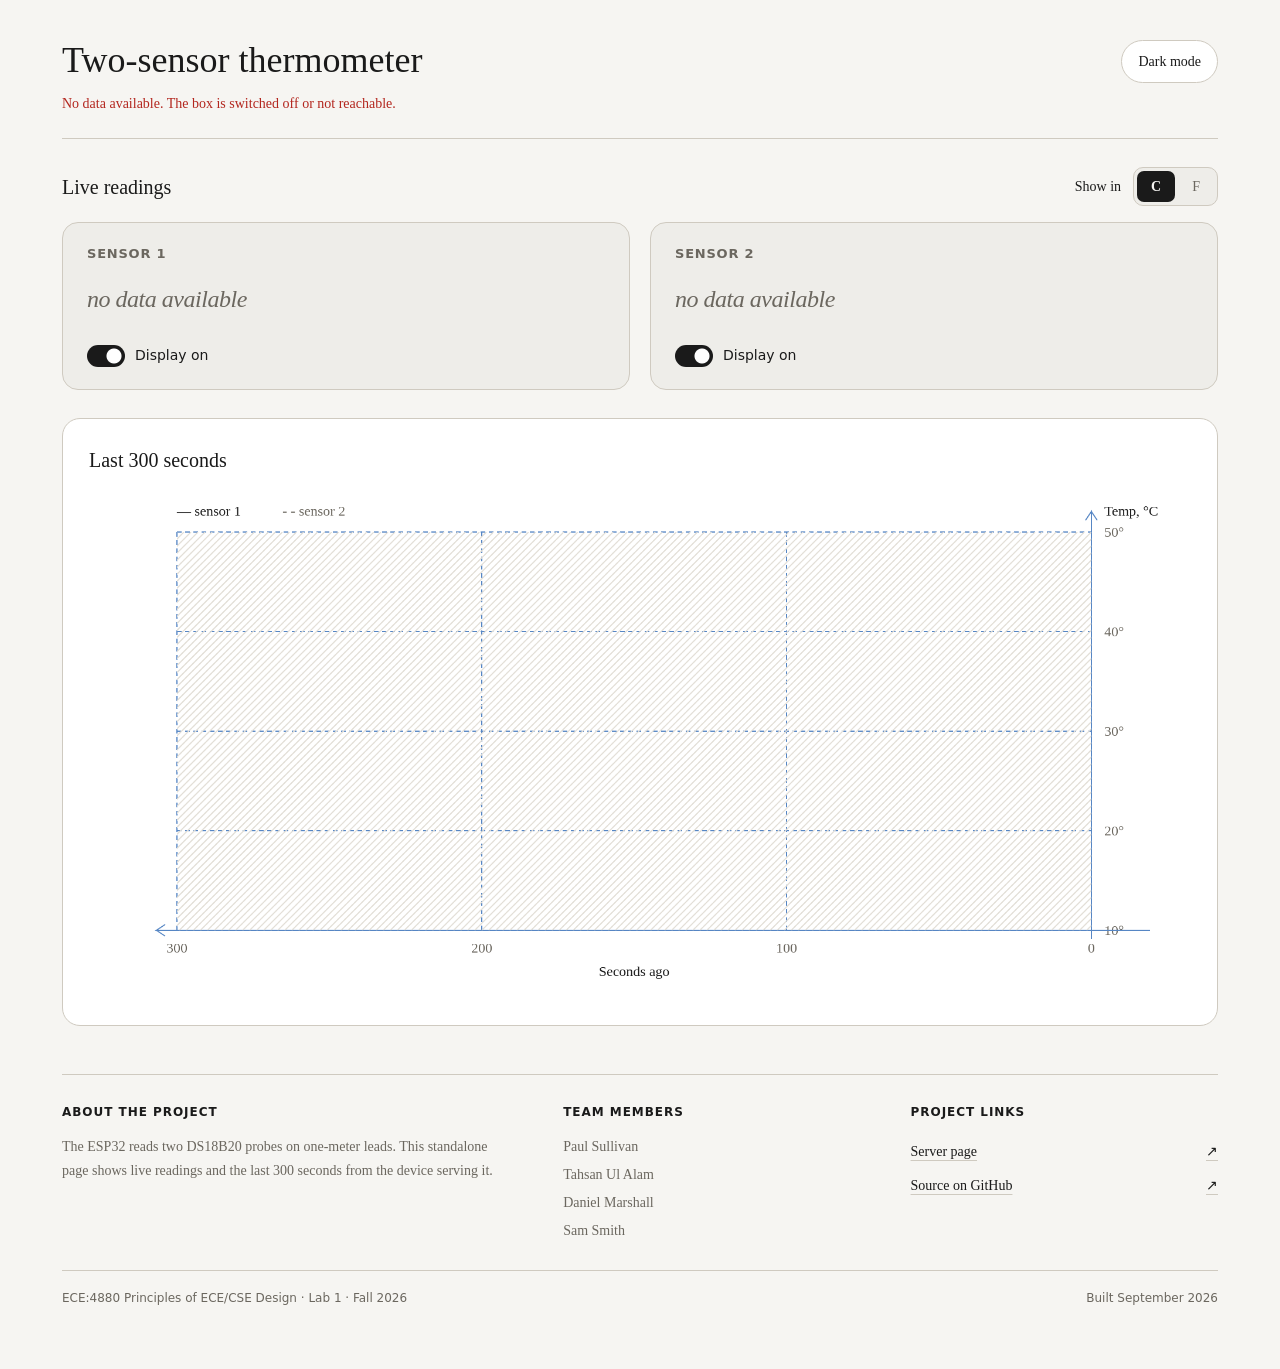
==== commit 55481dc0: "changed design for esp32 site. Total size 18.8 KB" ====
--- a/esp32-site/index.html
+++ b/esp32-site/index.html
@@ -5,451 +5,393 @@
 <meta name="viewport" content="width=device-width, initial-scale=1">
 <title>Two-sensor thermometer</title>
 <link rel="icon" href="data:,">
+<meta name="description" content="Live readings, a 300-second chart recorder and out-of-range alerts for the ECE:4880 two-sensor thermometer, reported by an ESP32 in the box.">
+<!-- Self-contained: serve this file as text/html from flash or a filesystem. -->
 <style>
-body { max-width: 40em; margin: 2em auto; padding: 0 1em; }
-dd { margin: 0 0 1em; font-family: monospace; font-size: 2.5em; }
-dd.msg { font-family: inherit; font-size: 1em; }
-canvas { width: 100%; height: auto; }
-.off { color: #c00; }
+:root { --ink: #1a1a1a; --paper: #f6f5f2; --surface: #fff; --soft: #eeede9; --rule: #cfcac0; --faint: #6b675f; --red: #b3261e; --hatch: #e2ded6; }
+:root[data-theme="dark"] { color-scheme: dark; --ink: #f0ede7; --paper: #17191c; --surface: #22252a; --soft: #282c32; --rule: #494b50; --faint: #b8b5ae; --red: #ff8076; --hatch: #34373d; }
+* { box-sizing: border-box; }
+body { margin: 0; background: var(--paper); color: var(--ink); font: 17px/1.5 Georgia, "Times New Roman", serif; }
+main { max-width: 1200px; margin: 0 auto; padding: 40px 22px 60px; }
+.site-header { display: flex; justify-content: space-between; align-items: start; gap: 24px; padding-bottom: 24px; border-bottom: 1px solid var(--rule); }
+.site-header > div { min-width: 0; }
+.site-header .status { margin: 12px 0 0; font-size: 14px; }
+#theme-toggle { flex-shrink: 0; margin: 0; background: var(--surface); color: var(--ink); border: 1px solid var(--rule); border-radius: 999px; font-size: 14px; padding: 10px 16px; }
+h1 { font-size: 36px; line-height: 1.15; margin: 0 0 6px; font-weight: 400; }
+h2 { font-size: 20px; margin: 48px 0 12px; font-weight: 400; border-top: 1px solid var(--rule); padding-top: 14px; }
+p { margin: 0 0 10px; max-width: 62ch; }
+.status { color: var(--faint); }
+.status.off { color: var(--red); }
+a { color: var(--ink); }
+.overview { margin: 28px 0; }
+.section-heading { display: flex; align-items: center; justify-content: space-between; gap: 16px; margin-bottom: 16px; }
+.section-heading h2 { margin: 0; padding: 0; border: 0; }
+.section-heading .units { margin: 0; }
+.readings { display: grid; grid-template-columns: repeat(2, minmax(0, 1fr)); gap: 20px; }
+.reading { display: flex; flex-direction: column; gap: 12px; padding: 22px 24px; background: var(--soft); border: 1px solid var(--rule); border-radius: 16px; }
+.reading .display-toggle { display: inline-flex; align-items: center; gap: 10px; align-self: flex-start; margin: auto 0 0; padding: 10px 0 0; background: transparent; color: var(--ink); font: 14px/1.5 system-ui, sans-serif; }
+.display-toggle::before { content: ""; width: 38px; height: 22px; border-radius: 999px; background: radial-gradient(circle at 11px 11px, var(--surface) 7px, transparent 8px), var(--faint); }
+.display-toggle[aria-checked="true"]::before { background: radial-gradient(circle at 27px 11px, var(--surface) 7px, transparent 8px), var(--ink); }
+.reading .val { font: 60px/1 "SF Mono", Menlo, Consolas, "Liberation Mono", monospace; letter-spacing: -0.02em; white-space: nowrap; }
+.reading .val.msg { font: italic 24px/1.3 Georgia, serif; color: var(--faint); padding: 8px 0; white-space: normal; }
+.reading .val.msg.bad { color: var(--red); }
+.reading .lbl { margin: 0; color: var(--faint); font: 600 13px/1.4 system-ui, sans-serif; letter-spacing: 0.06em; text-transform: uppercase; }
+.units a, .units b { margin-right: 10px; }
+.units { display: flex; align-items: center; gap: 12px; font-size: 14px; }
+#units { display: inline-flex; padding: 3px; gap: 3px; background: var(--soft); border: 1px solid var(--rule); border-radius: 10px; }
+.units button { background: transparent; color: var(--faint); padding: 5px 14px; margin: 0; border-radius: 7px; }
+.units button[aria-pressed="true"] { background: var(--ink); color: var(--paper); font-weight: bold; }
+button { font: inherit; background: var(--ink); color: var(--paper); border: 0; border-radius: 9px; padding: 10px 16px; margin: 6px 12px 6px 0; cursor: pointer; }
+button:hover { filter: brightness(0.92); }
+:is(button, a, input, textarea):focus-visible { outline: 3px solid var(--red); outline-offset: 4px; }
+.panel { margin-top: 24px; padding: 26px; background: var(--surface); border: 1px solid var(--rule); border-radius: 18px; }
+.panel h2 { margin: 0 0 14px; padding: 0; border: 0; }
+.panel p { font-size: 15px; }
+button.off { background: var(--paper); color: var(--ink); box-shadow: inset 0 0 0 1px var(--ink); }
+.chart-scroll { overflow-x: auto; margin: 16px 0; }
+canvas#chart { display: block; width: 100%; min-width: 620px; height: auto; }
+label { display: block; margin: 10px 0 2px; color: var(--faint); }
+input, textarea { font: inherit; width: 100%; max-width: 520px; padding: 6px 8px; border: 1px solid var(--rule); border-radius: 0; background: var(--paper); color: var(--ink); }
+textarea { height: 64px; }
+select { font: inherit; border: 1px solid var(--rule); border-radius: 0; background: var(--paper); color: var(--ink); padding: 2px 6px; }
+.row { display: flex; gap: 24px; flex-wrap: wrap; }
+.row > div { flex: 1; min-width: 140px; max-width: 200px; }
+#saved { color: var(--faint); margin-left: 12px; }
+footer { margin-top: 48px; padding-top: 28px; border-top: 1px solid var(--rule); color: var(--faint); font-size: 14px; line-height: 1.7; }
+.footer-grid { display: grid; grid-template-columns: 1.5fr 1fr 1fr; gap: 40px; padding-bottom: 28px; }
+.footer-grid > * { min-width: 0; }
+footer h2 { margin: 0 0 14px; padding: 0; border: 0; color: var(--ink); font: 600 12px/1.5 system-ui, sans-serif; letter-spacing: 0.08em; text-transform: uppercase; }
+footer p { margin: 0; }
+.team-list { list-style: none; margin: 0; padding: 0; }
+.team-list li + li { margin-top: 4px; }
+footer nav a { display: flex; align-items: baseline; justify-content: space-between; gap: 12px; padding: 5px 0; text-decoration-color: var(--rule); text-underline-offset: 4px; }
+footer nav a:hover { text-decoration-color: var(--ink); }
+.footer-meta { display: flex; justify-content: space-between; flex-wrap: wrap; gap: 8px 24px; padding-top: 18px; border-top: 1px solid var(--rule); font: 12px/1.6 system-ui, sans-serif; }
+@media (max-width: 700px) { main { padding: 24px 18px 40px; }
+.site-header { gap: 14px; flex-wrap: wrap; }
+h1 { font-size: 30px; }
+.readings { grid-template-columns: 1fr; gap: 14px; }
+.section-heading { flex-wrap: wrap; }
+.reading .val { font-size: 46px; }
+.panel { padding: 18px; }
+.footer-grid { grid-template-columns: 1fr; gap: 24px; }
+footer nav { max-width: 280px; }
+}
 </style>
 </head>
 <body>
+<main>
+<header class="site-header">
+<div>
+<h1>Two-sensor thermometer</h1>
+<p class="status" id="boxline">Waiting for the first reading from the box.</p>
+</div>
+<button id="theme-toggle" type="button" aria-pressed="false">Dark mode</button>
+</header>
 
-<h1>Two-sensor thermometer</h1>
-<p id="boxline" hidden>The box is on and reporting once a second.</p>
-
-<dl>
-<dt>Sensor 1</dt>
-<dd id="t1">&mdash;</dd>
-<dt>Sensor 2</dt>
-<dd id="t2">&mdash;</dd>
-</dl>
-
-<p>Show in <span id="units"></span></p>
-
-<h2>Display buttons on the box</h2>
-<p>
-<button id="b1">Sensor 1 display: on</button>
-<button id="b2">Sensor 2 display: on</button>
-</p>
-
-<h2>Last 300 seconds</h2>
-<canvas id="chart" width="1800" height="520"></canvas>
-
-<section id="alerts">
-<h2>Email or text when it goes out of range</h2>
-<p>
-<label for="email">Send to</label>
-<input id="email" placeholder="name@example.com" autocomplete="email" size="32">
-</p>
-<p>
-<label for="max">Maximum, &deg;C</label>
-<input id="max" type="number" step="0.5">
-<label for="min">Minimum, &deg;C</label>
-<input id="min" type="number" step="0.5">
-</p>
-<p>
-<label for="maxMessage">Message when above the maximum</label><br>
-<textarea id="maxMessage" rows="2" cols="48"></textarea>
-</p>
-<p>
-<label for="minMessage">Message when below the minimum</label><br>
-<textarea id="minMessage" rows="2" cols="48"></textarea>
-</p>
-<p><a href="#" id="save">Save these settings</a> <span id="saved"></span></p>
-<p id="lastsent"></p>
+<section class="overview" aria-labelledby="readings-heading">
+  <div class="section-heading">
+    <h2 id="readings-heading">Live readings</h2>
+    <p class="units">Show in <span id="units"></span></p>
+  </div>
+    <div class="readings">
+      <div class="reading">
+        <div class="lbl">Sensor 1</div>
+        <div class="val" id="t1">—</div>
+        <button class="display-toggle" id="b1" type="button" role="switch" aria-checked="true" aria-label="Sensor 1 display on the box">Display on</button>
+      </div>
+      <div class="reading">
+        <div class="lbl">Sensor 2</div>
+        <div class="val" id="t2">—</div>
+        <button class="display-toggle" id="b2" type="button" role="switch" aria-checked="true" aria-label="Sensor 2 display on the box">Display on</button>
+      </div>
+    </div>
 </section>
 
+<section class="panel" aria-labelledby="history-heading">
+<h2 id="history-heading">Last 300 seconds</h2>
+<div class="chart-scroll"><canvas id="chart" width="1880" height="840" role="img" aria-label="Temperature history for both sensors over the last 300 seconds"></canvas></div>
+</section>
+
+<section id="alerts" hidden>
+<h2>Email or text when it goes out of range</h2>
+<p>The message goes out once when a sensor crosses a limit, and again only after it has come back inside the range by half a degree. For a text, use your carrier's email-to-SMS address, for example 3195551234@txt.att.net. Mail is sent by the server, so nobody needs to keep this page open.</p>
+<label for="email">Send to</label><input id="email" placeholder="name@example.com" autocomplete="email">
+<div class="row">
+  <div><label for="max">Maximum, °C</label><input id="max" type="number" step="0.5"></div>
+  <div><label for="min">Minimum, °C</label><input id="min" type="number" step="0.5"></div>
+</div>
+<label for="maxMessage">Message when above the maximum</label><textarea id="maxMessage"></textarea>
+<label for="minMessage">Message when below the minimum</label><textarea id="minMessage"></textarea>
+<p style="margin-top:12px"><a href="#" id="save">Save these settings</a><span id="saved"></span></p>
+<p class="status" id="lastsent"></p>
+</section>
+
+<footer>
+  <div class="footer-grid">
+    <section aria-labelledby="project-heading">
+      <h2 id="project-heading">About the project</h2>
+      <p>The ESP32 reads two DS18B20 probes on one-meter leads. This standalone page shows live readings and the last 300 seconds from the device serving it.</p>
+    </section>
+    <section aria-labelledby="team-heading">
+      <h2 id="team-heading">Team members</h2>
+      <ul class="team-list">
+        <li>Paul Sullivan</li>
+        <li>Tahsan Ul Alam</li>
+        <li>Daniel Marshall</li>
+        <li>Sam Smith</li>
+      </ul>
+    </section>
+    <nav aria-labelledby="links-heading">
+      <h2 id="links-heading">Project links</h2>
+      <a href="https://thermo.paulandrewsullivan.com">Server page <span aria-hidden="true">&nearr;</span></a>
+      <a href="https://github.com/Paul-Andrew-Sullivan/temp-sensor-website">Source on GitHub <span aria-hidden="true">&nearr;</span></a>
+    </nav>
+  </div>
+  <div class="footer-meta">
+    <p>ECE:4880 Principles of ECE/CSE Design &middot; Lab 1 &middot; Fall 2026</p>
+    <p>Built September 2026</p>
+  </div>
+</footer>
+</main>
 <script>
 (function () {
-  // Lab 1, ECE:4880. Two DS18B20 probes share one one-wire bus on the box. The
-  // ESP32 reads them once a second, so that is how often this page asks.
-  var HISTORY = 300;            // five minutes of one-second samples
-  var LOW_C = 10;               // the band the graph draws. Outside it the
-  var HIGH_C = 50;              // reading gets pegged to an edge instead.
-
-  var BLUE = '#15577f';         // probe 1
-  var ORANGE = '#b35900';       // probe 2
-  var GREY = '#767676';
-  var GRID = '#ccc';
-  var HATCH = '#ddd';
-  var RED = '#c00';
-
-  // ?sample on the address, or the file opened straight off disk, makes the
-  // page invent readings and never talk to the box at all. That is how it gets
-  // shown at the check-in, where the graph has to be scrolling with data on it.
-  // Without the flag it asks the box first and only invents readings once the
-  // box turns out to have nothing, so the graph is never sitting there empty.
-  var alwaysFake = /[?&]sample/.test(location.search) || location.protocol === 'file:';
-  var faking = alwaysFake;
-
-  var log = [blankLog(), blankLog()];
-  var reading = [null, null];
-  var probeIn = [false, false];   // false = nothing on that slot of the bus
-  var lcdLine = [true, true];     // matches the two buttons next to the LCD
-  var stampOfLast = 0;
-  var unit = localStorage.getItem('unit') || 'C';
-
-  var boxLine = document.getElementById('boxline');
-  var big = [document.getElementById('t1'), document.getElementById('t2')];
-  var lcdButton = [document.getElementById('b1'), document.getElementById('b2')];
-  var unitPick = document.getElementById('units');
-  var graph = document.getElementById('chart');
-  var g = graph.getContext('2d');
-
-  function blankLog() {
-    return new Array(HISTORY).fill(null);
-  }
-
-  function inUnit(c) { return unit === 'F' ? c * 9 / 5 + 32 : c; }
-  function withUnit(c) { return inUnit(c).toFixed(1) + ' °' + unit; }
-
-  function writeUnitPick() {
-    unitPick.innerHTML = unit === 'C'
-      ? '<b>°C</b> <a href="#" data-u="F">°F</a>'
-      : '<a href="#" data-u="C">°C</a> <b>°F</b>';
-  }
-
-  unitPick.addEventListener('click', function (e) {
-    var want = e.target.getAttribute('data-u');
-    if (!want) return;
-
-    e.preventDefault();
-    unit = want;
-    localStorage.setItem('unit', want);
-
-    writeUnitPick();
-    showNumbers();
-    drawGraph();
-  });
-
-  function showNumbers() {
-    boxLine.hidden = faking;
-
-    for (var i = 0; i < 2; i++) {
-      if (probeIn[i]) {
-        big[i].textContent = withUnit(reading[i]);
-        big[i].className = '';
-      } else {
-        big[i].textContent = 'unplugged sensor';
-        big[i].className = 'msg off';
-      }
-
-      lcdButton[i].textContent =
-        'Sensor ' + (i + 1) + ' display: ' + (lcdLine[i] ? 'on' : 'off');
-    }
-  }
-
-  // The box has a button per probe beside the LCD, and these do the same thing
-  // over the network. With no box on the other end there is nobody to ask, so
-  // they just flip here and the label follows.
-  function pressLcdButton(i) {
-    if (faking) {
-      lcdLine[i] = !lcdLine[i];
-      showNumbers();
-      return;
-    }
-
-    sendJSON('/api/button', 'POST', { sensor: i + 1, on: !lcdLine[i] })
-      .then(function (r) {
-        lcdLine = [r.b1, r.b2];
-        showNumbers();
-      });
-  }
-
-  lcdButton[0].onclick = function () { pressLcdButton(0); };
-  lcdButton[1].onclick = function () { pressLcdButton(1); };
-
-  // Two slow sine waves a few degrees apart, plus a small fast wobble so the
-  // trace does not come out suspiciously smooth.
-  function fakeAt(t) {
-    return [
-      22 + 3 * Math.sin(t / 40) + Math.sin(t * 1.7) * 0.1,
-      25 + 2 * Math.sin(t / 25 + 1) + Math.sin(t * 2.3) * 0.1
-    ];
-  }
-
-  function fakeReading() {
-    var now = Date.now();
-    var v = fakeAt(now / 1000);
-
-    return {
-      box: 'on',
-      t: now,
-      s1: { temp: v[0], plugged: true, on: lcdLine[0] },
-      s2: { temp: v[1], plugged: true, on: lcdLine[1] }
-    };
-  }
-
-  // Real and invented readings cannot share a trace, so whichever one takes
-  // over refills all 300 slots before anything gets drawn.
-  function setFaking(want) {
-    if (want === faking) return;
-    faking = want;
-    loadLog();
-  }
-
-  function getJSON(path) {
-    return fetch(path).then(function (r) {
-      if (!r.ok) throw new Error(r.status);
-      return r.json();
-    });
-  }
-
-  function sendJSON(path, method, body) {
-    return fetch(path, {
-      method: method,
-      headers: { 'Content-Type': 'application/json' },
-      body: JSON.stringify(body)
-    }).then(function (r) { return r.json(); });
-  }
-
-  function take(state) {
-    probeIn = [state.s1.plugged, state.s2.plugged];
-    lcdLine = [state.s1.on, state.s2.on];
-    reading = [state.s1.temp, state.s2.temp];
-
-    // Two missed one-second samples leaves a hole that pushing one more value
-    // will not close, so the whole trace gets asked for again.
-    var missed = stampOfLast && state.t - stampOfLast > 2500;
-    stampOfLast = state.t;
-
-    for (var i = 0; i < 2; i++) {
-      log[i].push(reading[i]);
-      if (log[i].length > HISTORY) log[i].shift();
-    }
-
-    showNumbers();
-    drawGraph();
-    if (missed) loadLog();
-  }
-
-  function giveUpOnBox() {
-    setFaking(true);
-    take(fakeReading());
-  }
-
-  function askBox() {
-    if (alwaysFake) {
-      take(fakeReading());
-      return;
-    }
-
-    getJSON('/api/state').then(function (state) {
-      // box 'off' is the backend saying nothing has POSTed to /ingest yet.
-      if (state.box === 'off') {
-        giveUpOnBox();
-      } else {
-        setFaking(false);
-        take(state);
-      }
-    }).catch(giveUpOnBox);
-  }
-
-  function loadLog() {
-    if (faking) {
-      var now = Date.now() / 1000;
-
-      for (var i = 0; i < HISTORY; i++) {
-        var v = fakeAt(now - (HISTORY - 1 - i));
-        log[0][i] = v[0];
-        log[1][i] = v[1];
-      }
-
-      drawGraph();
-      return;
-    }
-
-    getJSON('/api/history').then(function (h) {
-      // askBox may have given up on the box while this was still in the air.
-      // Its invented trace is the newer answer, and dropping 300 nulls on top
-      // would blank the graph until the next reload came round.
-      if (faking) return;
-
-      log = [h.s1, h.s2];
-      drawGraph();
-    }).catch(function () {});
-  }
-
-  function drawGraph() {
-    var W = graph.width, H = graph.height;
-    var L = 110, R = 30, T = 30, B = 70;
-    var pw = W - L - R, ph = H - T - B;
-    var col = pw / HISTORY;
-
-    g.clearRect(0, 0, W, H);
-    g.font = '24px serif';
-    g.lineWidth = 2;
-
-    var lo = inUnit(LOW_C), hi = inUnit(HIGH_C);
-
-    for (var k = 0; k <= 4; k++) {
-      var y = T + ph * k / 4;
-
-      g.strokeStyle = GRID;
-      g.beginPath();
-      g.moveTo(L, y);
-      g.lineTo(W - R, y);
-      g.stroke();
-
-      g.fillStyle = GREY;
-      g.textAlign = 'right';
-      g.fillText((hi - (hi - lo) * k / 4).toFixed(0) + '°' + unit, L - 14, y + 8);
-    }
-
-    for (var s = HISTORY; s >= 0; s -= 60) {
-      var x = L + pw * (1 - s / HISTORY);
-
-      g.strokeStyle = GRID;
-      g.beginPath();
-      g.moveTo(x, T);
-      g.lineTo(x, T + ph);
-      g.stroke();
-
-      g.fillStyle = GREY;
-      g.textAlign = 'center';
-      g.fillText(s, x, T + ph + 34);
-    }
-
-    g.fillStyle = GREY;
-    g.textAlign = 'center';
-    g.fillText('seconds ago', L + pw / 2, H - 10);
-
-    hatchHoles(L, T, ph, col);
-
-    plot(log[0], BLUE, L, T, ph, col);
-    plot(log[1], ORANGE, L, T, ph, col);
-
-    g.textAlign = 'left';
-    g.fillStyle = BLUE;
-    g.fillText('— sensor 1', L, T - 8);
-    g.fillStyle = ORANGE;
-    g.fillText('— sensor 2', L + 150, T - 8);
-  }
-
-  // A probe that is unplugged, or that came back with -127 or 85, leaves a null
-  // in the log. Hatching those stretches stops a break in the line from being
-  // read as a flat temperature.
-  function hatchHoles(L, T, ph, col) {
-    var from = null;
-
-    for (var i = 0; i < HISTORY; i++) {
-      var hole = log[0][i] == null || log[1][i] == null;
-
-      if (hole && from === null) from = i;
-
-      if (from !== null && (!hole || i === HISTORY - 1)) {
-        var a = L + col * from;
-        var b = L + col * (hole ? i + 1 : i);
-        hatch(a, T, b - a, ph);
-        from = null;
-      }
-    }
-  }
-
-  function hatch(x, y, w, h) {
-    g.save();
-    g.beginPath();
-    g.rect(x, y, w, h);
-    g.clip();
-
-    g.strokeStyle = HATCH;
-    g.lineWidth = 2;
-
-    for (var d = -h; d < w; d += 12) {
-      g.beginPath();
-      g.moveTo(x + d, y + h);
-      g.lineTo(x + d + h, y);
-      g.stroke();
-    }
-
-    g.restore();
-  }
-
-  function plot(trace, colour, L, T, ph, col) {
-    g.strokeStyle = colour;
-    g.lineWidth = 3.5;
-    g.beginPath();
-
-    var down = false;   // pen on the paper
-
-    for (var i = 0; i < HISTORY; i++) {
-      var c = trace[i];
-      var x = L + col * (i + 0.5);
-
-      if (c == null) {
-        down = false;
-        continue;
-      }
-
-      if (c > HIGH_C || c < LOW_C) {
-        down = false;
-        peg(x, col, c > HIGH_C ? T : T + ph);
-        continue;
-      }
-
-      var y = T + ph * (1 - (c - LOW_C) / (HIGH_C - LOW_C));
-      if (down) g.lineTo(x, y); else g.moveTo(x, y);
-      down = true;
-    }
-
-    g.stroke();
-  }
-
-  function peg(x, col, y) {
-    g.save();
-    g.fillStyle = RED;
-    g.fillRect(x - col / 2, y - 3, col + 1, 6);
-    g.restore();
-  }
-
-  var field = {
-    email: document.getElementById('email'),
-    max: document.getElementById('max'),
-    min: document.getElementById('min'),
-    maxMessage: document.getElementById('maxMessage'),
-    minMessage: document.getElementById('minMessage')
-  };
-  var savedNote = document.getElementById('saved');
-  var sentNote = document.getElementById('lastsent');
-
-  // Only the server copy has anything behind /api/alerts. On the board it 404s,
-  // the fields stay empty, and saving says so rather than pretending.
-  function loadAlerts() {
-    getJSON('/api/alerts').then(function (a) {
-      for (var name in field) field[name].value = a[name];
-
-      sentNote.textContent = a.lastSent
-        ? 'Last message sent ' + new Date(a.lastSent.t).toLocaleString() +
-          ' for sensor ' + a.lastSent.sensor +
-          (a.lastSent.ok ? '.' : ', but delivery failed.')
-        : '';
-    }).catch(function () {});
-  }
-
-  document.getElementById('save').onclick = function (e) {
-    e.preventDefault();
-
-    var body = {};
-    for (var name in field) body[name] = field[name].value;
-
-    sendJSON('/api/alerts', 'PUT', body).then(function (r) {
-      savedNote.textContent = r.error ? 'Not saved: ' + r.error : 'Saved.';
-    }).catch(function () {
-      savedNote.textContent = 'Not saved. This copy of the page has nowhere to keep it.';
-    }).then(function () {
-      setTimeout(function () { savedNote.textContent = ''; }, 4000);
-    });
-  };
-
-  writeUnitPick();
-  drawGraph();
-  loadLog();
-  askBox();
-  loadAlerts();
-
-  setInterval(askBox, 1000);      // the box samples once a second
-  setInterval(loadLog, 30000);    // picks up anything the polling missed
+"use strict";
+const N = 300;
+const YMIN = 10;
+const YMAX = 50;
+const INK = "#1a1a1a";
+const FAINT = "#6b675f";
+const HATCH = "#e2ded6";
+const RED = "#b3261e";
+function makeChart(canvas, opts = {}) {
+const cx = canvas.getContext("2d");
+let ink = INK, faint = FAINT, hatchColor = HATCH, red = RED;
+let unit = opts.unit || "C";
+let series = [new Array(N).fill(null), new Array(N).fill(null)];
+const f = (c) => (unit === "F" ? (c * 9) / 5 + 32 : c);
+function hatch(x, y, w, h) {
+cx.save();
+cx.beginPath();
+cx.rect(x, y, w, h);
+cx.clip();
+cx.strokeStyle = hatchColor;
+cx.lineWidth = 2;
+for (let d = -h; d < w; d += 12) {
+cx.beginPath();
+cx.moveTo(x + d, y + h);
+cx.lineTo(x + d + h, y);
+cx.stroke();
+}
+cx.restore();
+}
+function offscale(x, w, y) {
+cx.save();
+cx.fillStyle = red;
+cx.fillRect(x - w / 2, y - 3, w + 1, 6);
+cx.restore();
+}
+function draw() {
+const colors = getComputedStyle(canvas);
+ink = colors.getPropertyValue("--ink").trim() || INK;
+faint = colors.getPropertyValue("--faint").trim() || FAINT;
+hatchColor = colors.getPropertyValue("--hatch").trim() || HATCH;
+red = colors.getPropertyValue("--red").trim() || RED;
+const W = canvas.width, H = canvas.height;
+const L = 150, R = 170, T = 70, B = 90;
+const pw = W - L - R, ph = H - T - B;
+cx.clearRect(0, 0, W, H);
+cx.font = "24px Georgia, serif";
+cx.fillStyle = faint;
+const axisColor = document.documentElement.dataset.theme === "dark" ? "#8ab4f8" : "#5686c4";
+cx.strokeStyle = axisColor;
+cx.lineWidth = 2;
+cx.setLineDash([8, 6]);
+const lo = f(YMIN), hi = f(YMAX);
+for (let k = 0; k <= 4; k++) {
+const y = T + (ph * k) / 4;
+cx.beginPath(); cx.moveTo(L, y); cx.lineTo(W - R, y); cx.stroke();
+const v = hi - ((hi - lo) * k) / 4;
+cx.textAlign = "left";
+cx.fillText(v.toFixed(0) + "°", W - R + 22, y + 8);
+}
+for (let sec = 300; sec >= 0; sec -= 100) {
+const x = L + pw * (1 - sec / 300);
+cx.beginPath(); cx.moveTo(x, T); cx.lineTo(x, T + ph); cx.stroke();
+cx.textAlign = "center";
+cx.fillText(sec, x, T + ph + 38);
+}
+cx.setLineDash([]);
+cx.beginPath();
+cx.moveTo(W - R + 100, T + ph); cx.lineTo(L - 35, T + ph);
+cx.lineTo(L - 20, T + ph - 10);
+cx.moveTo(L - 35, T + ph); cx.lineTo(L - 20, T + ph + 10);
+cx.moveTo(W - R, T + ph + 15); cx.lineTo(W - R, T - 35);
+cx.lineTo(W - R - 10, T - 20);
+cx.moveTo(W - R, T - 35); cx.lineTo(W - R + 10, T - 20);
+cx.stroke();
+cx.fillStyle = ink;
+cx.textAlign = "left";
+cx.fillText("Temp, °" + unit, W - R + 22, T - 28);
+cx.textAlign = "center";
+cx.fillText("Seconds ago", L + pw / 2, H - 12);
+const colw = pw / N;
+let m = null;
+for (let i = 0; i < N; i++) {
+const miss = series[0][i] == null || series[1][i] == null;
+if (miss && m === null) m = i;
+if ((!miss || i === N - 1) && m !== null) {
+const a = L + colw * m, b = L + colw * (miss ? i + 1 : i);
+hatch(a, T, b - a, ph);
+m = null;
+}
+}
+const lineColors = [ink, faint];
+for (let si = 0; si < 2; si++) {
+cx.strokeStyle = lineColors[si];
+cx.lineWidth = si ? 2.5 : 3.5;
+cx.setLineDash(si ? [8, 6] : []);
+cx.beginPath();
+let pen = false;
+for (let j = 0; j < N; j++) {
+const v = series[si][j];
+if (v == null) { pen = false; continue; }
+const x = L + colw * (j + 0.5);
+if (v > YMAX || v < YMIN) { pen = false; offscale(x, colw, v > YMAX ? T : T + ph); continue; }
+const y = T + ph * (1 - (v - YMIN) / (YMAX - YMIN));
+if (pen) cx.lineTo(x, y); else cx.moveTo(x, y);
+pen = true;
+}
+cx.stroke();
+cx.setLineDash([]);
+}
+cx.fillStyle = ink; cx.textAlign = "left"; cx.fillText("— sensor 1", L, T - 28);
+cx.fillStyle = faint; cx.fillText("- - sensor 2", L + 180, T - 28);
+}
+return {
+draw,
+setUnit(u) { unit = u; draw(); },
+setSeries(s1, s2) { series = [s1.slice(-N), s2.slice(-N)]; draw(); },
+push(v1, v2) {
+series[0].push(v1); series[1].push(v2);
+if (series[0].length > N) series[0].shift();
+if (series[1].length > N) series[1].shift();
+draw();
+},
+};
+}
+const $ = (id) => document.getElementById(id);
+let theme = "light";
+try { theme = localStorage.getItem("theme") === "dark" ? "dark" : "light"; } catch (e) { /* localStorage blocked */ }
+function applyTheme() {
+document.documentElement.dataset.theme = theme;
+$("theme-toggle").textContent = theme === "dark" ? "Light mode" : "Dark mode";
+$("theme-toggle").setAttribute("aria-pressed", String(theme === "dark"));
+}
+applyTheme();
+$("theme-toggle").addEventListener("click", () => {
+theme = theme === "dark" ? "light" : "dark";
+try { localStorage.setItem("theme", theme); } catch (e) { /* localStorage blocked */ }
+applyTheme();
+chart.setUnit(unit);
+});
+let unit = "C";
+try { unit = localStorage.getItem("unit") === "F" ? "F" : "C"; } catch (e) { /* localStorage blocked */ }
+let box = "off", plugged = [false, false], on = [true, true], cur = [null, null], lastT = 0;
+const chart = makeChart($("chart"), { unit });
+const f = (c) => (unit === "F" ? (c * 9) / 5 + 32 : c);
+const fmt = (c) => f(c).toFixed(1) + " °" + unit;
+function drawUnits() {
+$("units").innerHTML = ["C", "F"].map((u) =>
+`<button type="button" data-u="${u}" aria-label="${u === "C" ? "Celsius" : "Fahrenheit"}" aria-pressed="${unit === u}">${u}</button>`
+).join("");
+}
+$("units").addEventListener("click", (e) => {
+const u = e.target.getAttribute("data-u");
+if (u !== "C" && u !== "F") return;
+e.preventDefault();
+unit = u;
+try { localStorage.setItem("unit", u); } catch (err) { /* localStorage blocked */ }
+drawUnits(); render(); chart.setUnit(unit);
+});
+function render() {
+const bl = $("boxline");
+if (box === "off") {
+bl.textContent = "No data available. The box is switched off or not reachable.";
+bl.className = "status off";
+} else {
+bl.textContent = "The box is on and reporting once a second.";
+bl.className = "status";
+}
+for (let i = 0; i < 2; i++) {
+const el = $("t" + (i + 1));
+if (box === "off") { el.textContent = "no data available"; el.className = "val msg"; }
+else if (!plugged[i]) { el.textContent = "unplugged sensor"; el.className = "val msg bad"; }
+else { el.textContent = fmt(cur[i]); el.className = "val"; }
+const b = $("b" + (i + 1));
+b.textContent = "Display " + (on[i] ? "on" : "off");
+b.setAttribute("aria-checked", String(on[i]));
+}
+}
+async function request(url, options = {}) {
+const controller = new AbortController();
+const timer = setTimeout(() => controller.abort(), 5000);
+try {
+const r = await fetch(url, { ...options, cache: "no-store", signal: controller.signal });
+if (!r.ok) throw new Error("HTTP " + r.status);
+return await r.json();
+} finally { clearTimeout(timer); }
+}
+function postJSON(url, body, method = "POST") {
+return request(url, { method, headers: { "Content-Type": "application/json" }, body: JSON.stringify(body) });
+}
+async function press(i) {
+const button = $("b" + (i + 1));
+button.disabled = true;
+try { const j = await postJSON("/api/button", { sensor: i + 1, on: !on[i] }); on = [j.b1, j.b2]; render(); }
+catch (e) { $("boxline").textContent = "Could not update the display. Please try again."; $("boxline").className = "status off"; }
+finally { button.disabled = false; }
+}
+$("b1").onclick = () => press(0);
+$("b2").onclick = () => press(1);
+let historyPending = false;
+async function history() {
+if (historyPending) return;
+historyPending = true;
+try { const j = await request("/api/history"); chart.setSeries(j.s1, j.s2); }
+catch (e) { /* Keep the locally collected history when the board is unreachable. */ }
+finally { historyPending = false; }
+}
+function state() {
+request("/api/state").then((j) => {
+box = j.box; plugged = [j.s1.plugged, j.s2.plugged]; on = [j.s1.on, j.s2.on]; cur = [j.s1.temp, j.s2.temp];
+const gap = lastT && j.t - lastT > 2500;
+lastT = j.t;
+chart.push(cur[0], cur[1]);
+render();
+if (gap) history();
+}).catch(() => { box = "off"; chart.push(null, null); render(); }).finally(() => setTimeout(state, 1000));
+}
+function alerts() {
+request("/api/alerts").then((j) => {
+$("alerts").hidden = false;
+$("email").value = j.email; $("max").value = j.max; $("min").value = j.min;
+$("maxMessage").value = j.maxMessage; $("minMessage").value = j.minMessage;
+$("lastsent").textContent = j.lastSent
+? "Last message sent " + new Date(j.lastSent.t).toLocaleString() + " for sensor " + j.lastSent.sensor + (j.lastSent.ok ? "." : ", but delivery failed.")
+: "No message has been sent yet.";
+}).catch(() => { /* Optional server feature; standalone firmware can return 404. */ });
+}
+$("save").onclick = (e) => {
+e.preventDefault();
+const b = { email: $("email").value, max: $("max").value, min: $("min").value, maxMessage: $("maxMessage").value, minMessage: $("minMessage").value };
+postJSON("/api/alerts", b, "PUT").then((j) => {
+$("saved").textContent = j.error ? "Not saved: " + j.error : "Saved.";
+setTimeout(() => { $("saved").textContent = ""; }, 4000);
+}).catch(() => { $("saved").textContent = "Not saved. Please try again."; });
+};
+drawUnits(); render(); history(); state(); alerts();
+setInterval(history, 30000);
 })();
 </script>
 </body>
